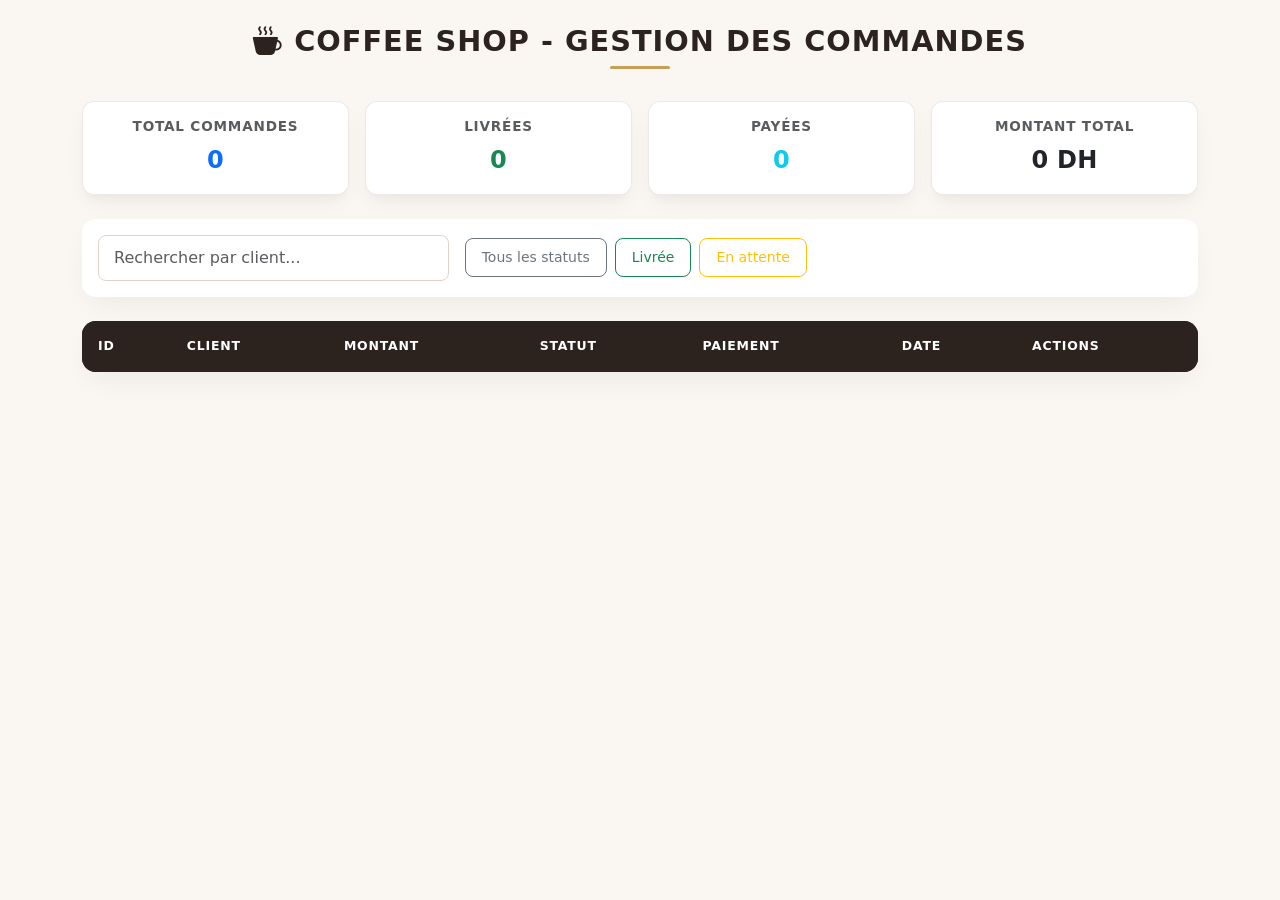
==== index.html @ 78ddbb32 "Complete Coffee Shop app" ====
<!DOCTYPE html>
<html lang="fr">
<head>
    <meta charset="UTF-8">
    <meta name="viewport" content="width=device-width, initial-scale=1.0">
    <title>Coffee Shop - Gestion des Commandes</title>
    <!-- Bootstrap CSS -->
    <link href="https://cdn.jsdelivr.net/npm/bootstrap@5.3.0/dist/css/bootstrap.min.css" rel="stylesheet">
    <!-- Bootstrap Icons -->
    <link rel="stylesheet" href="https://cdn.jsdelivr.net/npm/bootstrap-icons@1.10.5/font/bootstrap-icons.css">
    <!-- Custom CSS -->
    <link rel="stylesheet" href="css/style.css">
</head>
<body class="bg-light">

    <div class="container my-4">
        <h1 class="mb-4 text-primary text-center"><i class="bi bi-cup-hot-fill"></i> Coffee Shop - Gestion des Commandes</h1>

        <!-- Message d'erreur -->
        <div id="errorMessage" class="alert alert-danger d-none" role="alert">
            Impossible de charger les commandes.
        </div>

        <!-- Statistiques -->
        <div class="row text-center mb-4 g-3">
            <div class="col-md-3">
                <div class="p-3 bg-white shadow-sm rounded border-0">
                    <h5 class="text-muted">Total Commandes</h5>
                    <span id="totalOrders" class="fs-4 fw-bold text-primary">0</span>
                </div>
            </div>
            <div class="col-md-3">
                <div class="p-3 bg-white shadow-sm rounded border-0">
                    <h5 class="text-muted">Livrées</h5>
                    <span id="deliveredOrders" class="fs-4 fw-bold text-success">0</span>
                </div>
            </div>
            <div class="col-md-3">
                <div class="p-3 bg-white shadow-sm rounded border-0">
                    <h5 class="text-muted">Payées</h5>
                    <span id="paidOrders" class="fs-4 fw-bold text-info">0</span>
                </div>
            </div>
            <div class="col-md-3">
                <div class="p-3 bg-white shadow-sm rounded border-0">
                    <h5 class="text-muted">Montant Total</h5>
                    <span id="totalAmount" class="fs-4 fw-bold text-dark">0 DH</span>
                </div>
            </div>
        </div>

        <!-- Filtres et Recherche -->
        <div class="card shadow-sm border-0 mb-4 p-3">
            <div class="row g-3 align-items-center">
                <div class="col-md-4">
                    <input type="text" id="searchInput" class="form-control" placeholder="Rechercher par client...">
                </div>
                <div class="col-md-8 d-flex gap-2 flex-wrap align-items-center">
                    <button id="btnAll" class="btn btn-outline-secondary btn-sm">Tous les statuts</button>
                    <button class="btn btn-outline-success btn-sm status-btn" data-status="Livrée">Livrée</button>
                    <button class="btn btn-outline-warning btn-sm status-btn" data-status="En attente">En attente</button>
                </div>
            </div>
        </div>

        <p id="resultCount" class="text-muted fw-semibold mb-2"></p>

        <!-- Tableau des commandes -->
        <div class="card shadow-sm border-0">
            <div class="card-body p-0">
                <div class="table-responsive">
                    <table class="table table-hover mb-0 align-middle">
                        <thead class="table-dark">
                            <tr>
                                <th>ID</th>
                                <th>Client</th>
                                <th>Montant</th>
                                <th>Statut</th>
                                <th>Paiement</th>
                                <th>Date</th>
                                <th>Actions</th>
                            </tr>
                        </thead>
                        <tbody id="ordersTableBody">
                            <!-- Les lignes seront insérées dynamiquement ici -->
                        </tbody>
                    </table>
                </div>
            </div>
        </div>
    </div>

    <!-- Modal Bootstrap pour les détails -->
    <div class="modal fade" id="orderModal" tabindex="-1">
        <div class="modal-dialog modal-lg">
            <div class="modal-content">
                <div class="modal-header bg-primary text-white">
                    <h5 class="modal-title" id="modalTitle">Détails de la commande</h5>
                    <button type="button" class="btn-close btn-close-white" data-bs-dismiss="modal"></button>
                </div>
                <div class="modal-body">
                    <p><strong>Client :</strong> <span id="modalClient"></span></p>
                    <p><strong>Montant :</strong> <span id="modalAmount"></span></p>
                    <p><strong>Statut :</strong> <span id="modalStatus"></span></p>
                    <p><strong>Paiement :</strong> <span id="modalPayment"></span></p>
                    <p><strong>Date :</strong> <span id="modalDate"></span></p>
                    <h6 class="mt-4">Produits commandés :</h6>
                    <p class="p-3 bg-light rounded" id="modalDescription"></p>
                </div>
            </div>
        </div>
    </div>

    <!-- Bootstrap JS Bundle -->
    <script src="https://cdn.jsdelivr.net/npm/bootstrap@5.3.0/dist/js/bootstrap.bundle.min.js"></script>
    <!-- Script Principal en module -->
    <script type="module" src="js/app.js"></script>
</body>
</html>
---- css/style.css ----
/* =========================================
   THÈME COFFEE SHOP - CHIC & HAUT DE GAMME
========================================= */

:root {
    --coffee-dark: #2c221e;      /* Espresso profond */
    --coffee-medium: #5c4033;    /* Marron moka raffiné */
    --coffee-light: #8d6e63;     /* Cappuccino doux */
    --coffee-bg: #f9f6f0;        /* Fond crème poudré très chic */
    --card-bg: #ffffff;          /* Blanc pur pour les cartes */
    --accent-gold: #c5a059;      /* Touche dorée subtile luxe */
}

body {
    /* Fond avec image de café en arrière-plan et voile crème subtil pour garder la lisibilité */
    /* Remplace '../images/coffee-bg.jpg' par le chemin exact de ton image dans ton dossier */
    background: linear-gradient(rgba(249, 246, 240, 0.93), rgba(249, 246, 240, 0.93)), 
                url('../images/coffee-bg.jpg') no-repeat center center fixed !important;
    background-size: cover !important;
    color: var(--coffee-dark) !important;
    font-family: 'Segoe UI', system-ui, -apple-system, sans-serif;
    letter-spacing: 0.2px;
}

/* En-tête principal élégant */
h1.text-center {
    color: var(--coffee-dark) !important;
    font-weight: 800;
    letter-spacing: 1px;
    margin-bottom: 2rem !important;
    text-transform: uppercase;
    font-size: 1.8rem;
    position: relative;
    padding-bottom: 10px;
}

h1.text-center::after {
    content: '';
    position: absolute;
    bottom: 0;
    left: 50%;
    transform: translateX(-50%);
    width: 60px;
    height: 3px;
    background-color: var(--accent-gold);
    border-radius: 2px;
}

/* Cartes statistiques chics (Effet verre / ombre douce) */
.p-3.bg-white, .stat-card {
    background-color: var(--card-bg) !important;
    border: 1px solid rgba(141, 110, 99, 0.15) !important;
    border-radius: 12px !important;
    box-shadow: 0 10px 25px -5px rgba(44, 34, 30, 0.05), 0 8px 10px -6px rgba(44, 34, 30, 0.05) !important;
    transition: transform 0.3s ease, box-shadow 0.3s ease;
}

.p-3.bg-white:hover {
    transform: translateY(-3px);
    box-shadow: 0 15px 30px -5px rgba(44, 34, 30, 0.08) !important;
}

.p-3.bg-white h5 {
    font-size: 0.85rem;
    text-transform: uppercase;
    letter-spacing: 0.8px;
    color: var(--coffee-light);
    font-weight: 600;
}

/* Barre de recherche et filtres haut de gamme */
.form-control, .form-select {
    border: 1px solid #dcd3cc !important;
    background-color: #ffffff !important;
    border-radius: 8px !important;
    padding: 10px 15px;
    color: var(--coffee-dark) !important;
    box-shadow: none !important;
}

.form-control:focus {
    border-color: var(--coffee-light) !important;
    box-shadow: 0 0 0 3px rgba(141, 110, 99, 0.15) !important;
}

/* Boutons de filtres sophistiqués */
.btn-outline-secondary, .btn-outline-success, .btn-outline-warning, .status-btn {
    border-radius: 8px !important;
    font-weight: 500;
    padding: 8px 16px;
    transition: all 0.2s ease;
}

/* Tableau ultra-chic avec effet coins arrondis */
.card.shadow-sm {
    border: none !important;
    border-radius: 14px !important;
    overflow: hidden;
    box-shadow: 0 12px 30px -10px rgba(44, 34, 30, 0.08) !important;
}

.table {
    margin-bottom: 0 !important;
    background-color: var(--card-bg) !important;
}

.table thead.table-dark, .table thead th {
    background-color: var(--coffee-dark) !important;
    color: #ffffff !important;
    font-weight: 600;
    text-transform: uppercase;
    font-size: 0.78rem;
    letter-spacing: 0.8px;
    padding: 16px !important;
    border: none !important;
}

.table tbody td {
    padding: 16px !important;
    vertical-align: middle;
    color: #4a3b32 !important;
    border-bottom: 1px solid #f2ede9 !important;
}

.table tbody tr:hover {
    background-color: rgba(249, 246, 240, 0.6) !important;
}

/* Badges de statut raffinés */
.badge, .status {
    padding: 6px 12px !important;
    border-radius: 20px !important;
    font-weight: 600;
    font-size: 0.75rem;
    letter-spacing: 0.5px;
}

/* Bouton Voir chic */
.btn-outline-secondary.view-btn, .table .btn {
    border-color: #dcd3cc !important;
    color: var(--coffee-medium) !important;
    background-color: transparent;
    border-radius: 6px;
    font-size: 0.85rem;
    transition: all 0.2s;
}

.table .btn:hover {
    background-color: var(--coffee-medium) !important;
    color: #ffffff !important;
    border-color: var(--coffee-medium) !important;
}
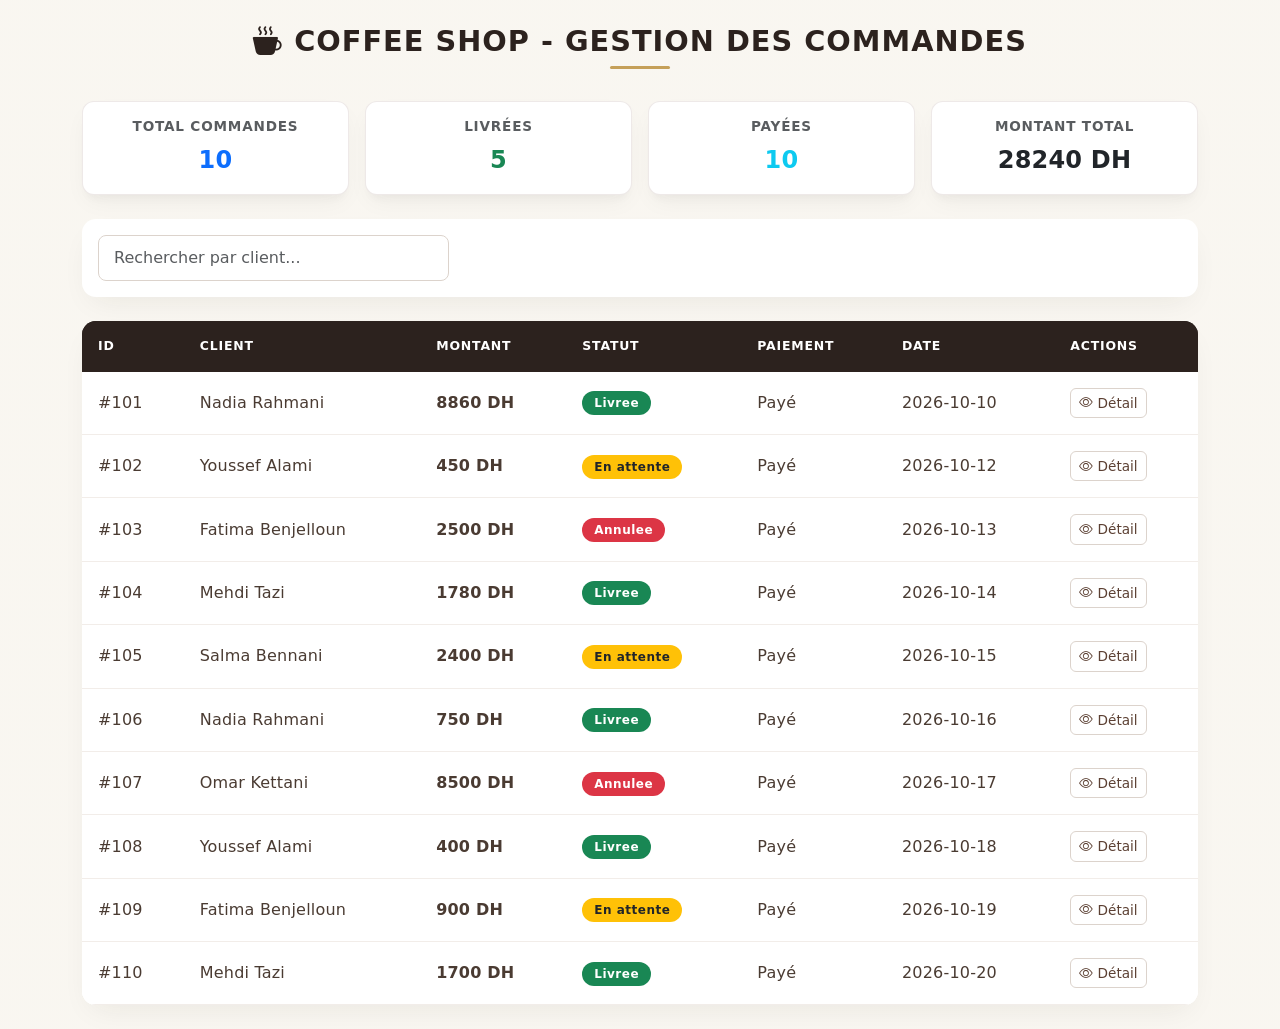
==== commit 8616ef41: "Update folder name to TP4" ====
--- a/index.html
+++ b/index.html
@@ -55,15 +55,8 @@
                 <div class="col-md-4">
                     <input type="text" id="searchInput" class="form-control" placeholder="Rechercher par client...">
                 </div>
-                <div class="col-md-8 d-flex gap-2 flex-wrap align-items-center">
-                    <button id="btnAll" class="btn btn-outline-secondary btn-sm">Tous les statuts</button>
-                    <button class="btn btn-outline-success btn-sm status-btn" data-status="Livrée">Livrée</button>
-                    <button class="btn btn-outline-warning btn-sm status-btn" data-status="En attente">En attente</button>
-                </div>
             </div>
         </div>
-
-        <p id="resultCount" class="text-muted fw-semibold mb-2"></p>
 
         <!-- Tableau des commandes -->
         <div class="card shadow-sm border-0">
@@ -105,7 +98,7 @@
                     <p><strong>Paiement :</strong> <span id="modalPayment"></span></p>
                     <p><strong>Date :</strong> <span id="modalDate"></span></p>
                     <h6 class="mt-4">Produits commandés :</h6>
-                    <p class="p-3 bg-light rounded" id="modalDescription"></p>
+                    <div class="p-3 bg-light rounded" id="modalDescription"></div>
                 </div>
             </div>
         </div>
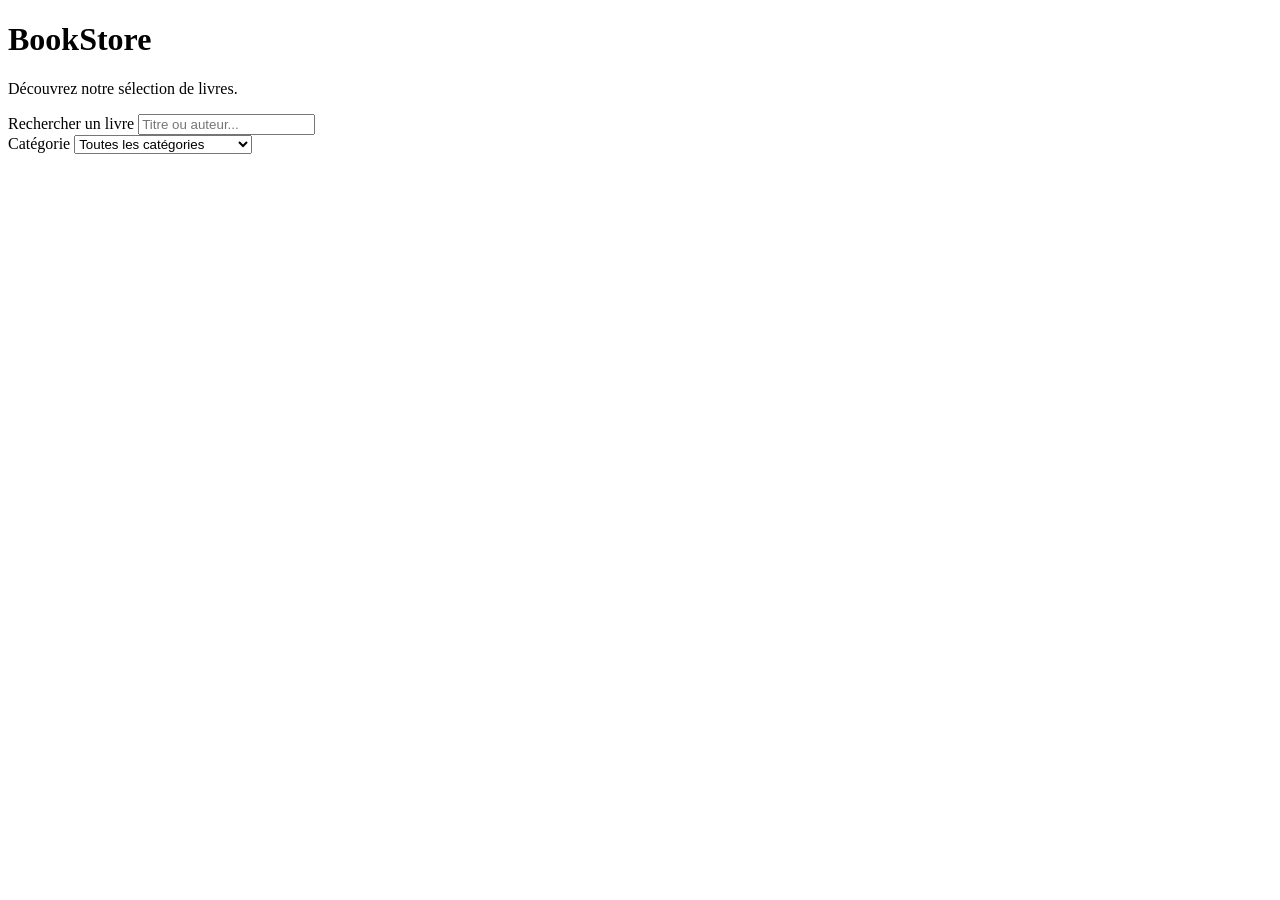
==== commit cdc561ab: "Add bookstore HTML structure" ====
--- a/index.html
+++ b/index.html
@@ -1,112 +1,55 @@
 <!DOCTYPE html>
 <html lang="fr">
 <head>
-    <meta charset="UTF-8">
-    <meta name="viewport" content="width=device-width, initial-scale=1.0">
-    <title>Coffee Shop - Gestion des Commandes</title>
-    <!-- Bootstrap CSS -->
-    <link href="https://cdn.jsdelivr.net/npm/bootstrap@5.3.0/dist/css/bootstrap.min.css" rel="stylesheet">
-    <!-- Bootstrap Icons -->
-    <link rel="stylesheet" href="https://cdn.jsdelivr.net/npm/bootstrap-icons@1.10.5/font/bootstrap-icons.css">
-    <!-- Custom CSS -->
-    <link rel="stylesheet" href="css/style.css">
+  <meta charset="UTF-8">
+  <meta name="viewport" content="width=device-width, initial-scale=1.0">
+
+  <title>BookStore</title>
+
+  <link rel="stylesheet" href="./style.css">
 </head>
-<body class="bg-light">
 
-    <div class="container my-4">
-        <h1 class="mb-4 text-primary text-center"><i class="bi bi-cup-hot-fill"></i> Coffee Shop - Gestion des Commandes</h1>
+<body>
+  <main class="container">
+    <header>
+      <h1>BookStore</h1>
+      <p>Découvrez notre sélection de livres.</p>
+    </header>
 
-        <!-- Message d'erreur -->
-        <div id="errorMessage" class="alert alert-danger d-none" role="alert">
-            Impossible de charger les commandes.
-        </div>
+    <section class="filters" aria-label="Recherche et filtres">
+      <div class="field">
+        <label for="searchInput">Rechercher un livre</label>
 
-        <!-- Statistiques -->
-        <div class="row text-center mb-4 g-3">
-            <div class="col-md-3">
-                <div class="p-3 bg-white shadow-sm rounded border-0">
-                    <h5 class="text-muted">Total Commandes</h5>
-                    <span id="totalOrders" class="fs-4 fw-bold text-primary">0</span>
-                </div>
-            </div>
-            <div class="col-md-3">
-                <div class="p-3 bg-white shadow-sm rounded border-0">
-                    <h5 class="text-muted">Livrées</h5>
-                    <span id="deliveredOrders" class="fs-4 fw-bold text-success">0</span>
-                </div>
-            </div>
-            <div class="col-md-3">
-                <div class="p-3 bg-white shadow-sm rounded border-0">
-                    <h5 class="text-muted">Payées</h5>
-                    <span id="paidOrders" class="fs-4 fw-bold text-info">0</span>
-                </div>
-            </div>
-            <div class="col-md-3">
-                <div class="p-3 bg-white shadow-sm rounded border-0">
-                    <h5 class="text-muted">Montant Total</h5>
-                    <span id="totalAmount" class="fs-4 fw-bold text-dark">0 DH</span>
-                </div>
-            </div>
-        </div>
+        <input
+          type="search"
+          id="searchInput"
+          placeholder="Titre ou auteur..."
+        >
+      </div>
 
-        <!-- Filtres et Recherche -->
-        <div class="card shadow-sm border-0 mb-4 p-3">
-            <div class="row g-3 align-items-center">
-                <div class="col-md-4">
-                    <input type="text" id="searchInput" class="form-control" placeholder="Rechercher par client...">
-                </div>
-            </div>
-        </div>
+      <div class="field">
+        <label for="categoryFilter">Catégorie</label>
 
-        <!-- Tableau des commandes -->
-        <div class="card shadow-sm border-0">
-            <div class="card-body p-0">
-                <div class="table-responsive">
-                    <table class="table table-hover mb-0 align-middle">
-                        <thead class="table-dark">
-                            <tr>
-                                <th>ID</th>
-                                <th>Client</th>
-                                <th>Montant</th>
-                                <th>Statut</th>
-                                <th>Paiement</th>
-                                <th>Date</th>
-                                <th>Actions</th>
-                            </tr>
-                        </thead>
-                        <tbody id="ordersTableBody">
-                            <!-- Les lignes seront insérées dynamiquement ici -->
-                        </tbody>
-                    </table>
-                </div>
-            </div>
-        </div>
-    </div>
+        <select id="categoryFilter">
+          <option value="all">Toutes les catégories</option>
+          <option value="Roman">Roman</option>
+          <option value="Informatique">Informatique</option>
+          <option value="Développement personnel">
+            Développement personnel
+          </option>
+        </select>
+      </div>
+    </section>
 
-    <!-- Modal Bootstrap pour les détails -->
-    <div class="modal fade" id="orderModal" tabindex="-1">
-        <div class="modal-dialog modal-lg">
-            <div class="modal-content">
-                <div class="modal-header bg-primary text-white">
-                    <h5 class="modal-title" id="modalTitle">Détails de la commande</h5>
-                    <button type="button" class="btn-close btn-close-white" data-bs-dismiss="modal"></button>
-                </div>
-                <div class="modal-body">
-                    <p><strong>Client :</strong> <span id="modalClient"></span></p>
-                    <p><strong>Montant :</strong> <span id="modalAmount"></span></p>
-                    <p><strong>Statut :</strong> <span id="modalStatus"></span></p>
-                    <p><strong>Paiement :</strong> <span id="modalPayment"></span></p>
-                    <p><strong>Date :</strong> <span id="modalDate"></span></p>
-                    <h6 class="mt-4">Produits commandés :</h6>
-                    <div class="p-3 bg-light rounded" id="modalDescription"></div>
-                </div>
-            </div>
-        </div>
-    </div>
+    <p id="bookCount" class="count" aria-live="polite"></p>
 
-    <!-- Bootstrap JS Bundle -->
-    <script src="https://cdn.jsdelivr.net/npm/bootstrap@5.3.0/dist/js/bootstrap.bundle.min.js"></script>
-    <!-- Script Principal en module -->
-    <script type="module" src="js/app.js"></script>
+    <section
+      id="booksContainer"
+      class="books"
+      aria-label="Liste des livres"
+    ></section>
+  </main>
+
+  <script type="module" src="./app.js"></script>
 </body>
 </html>
